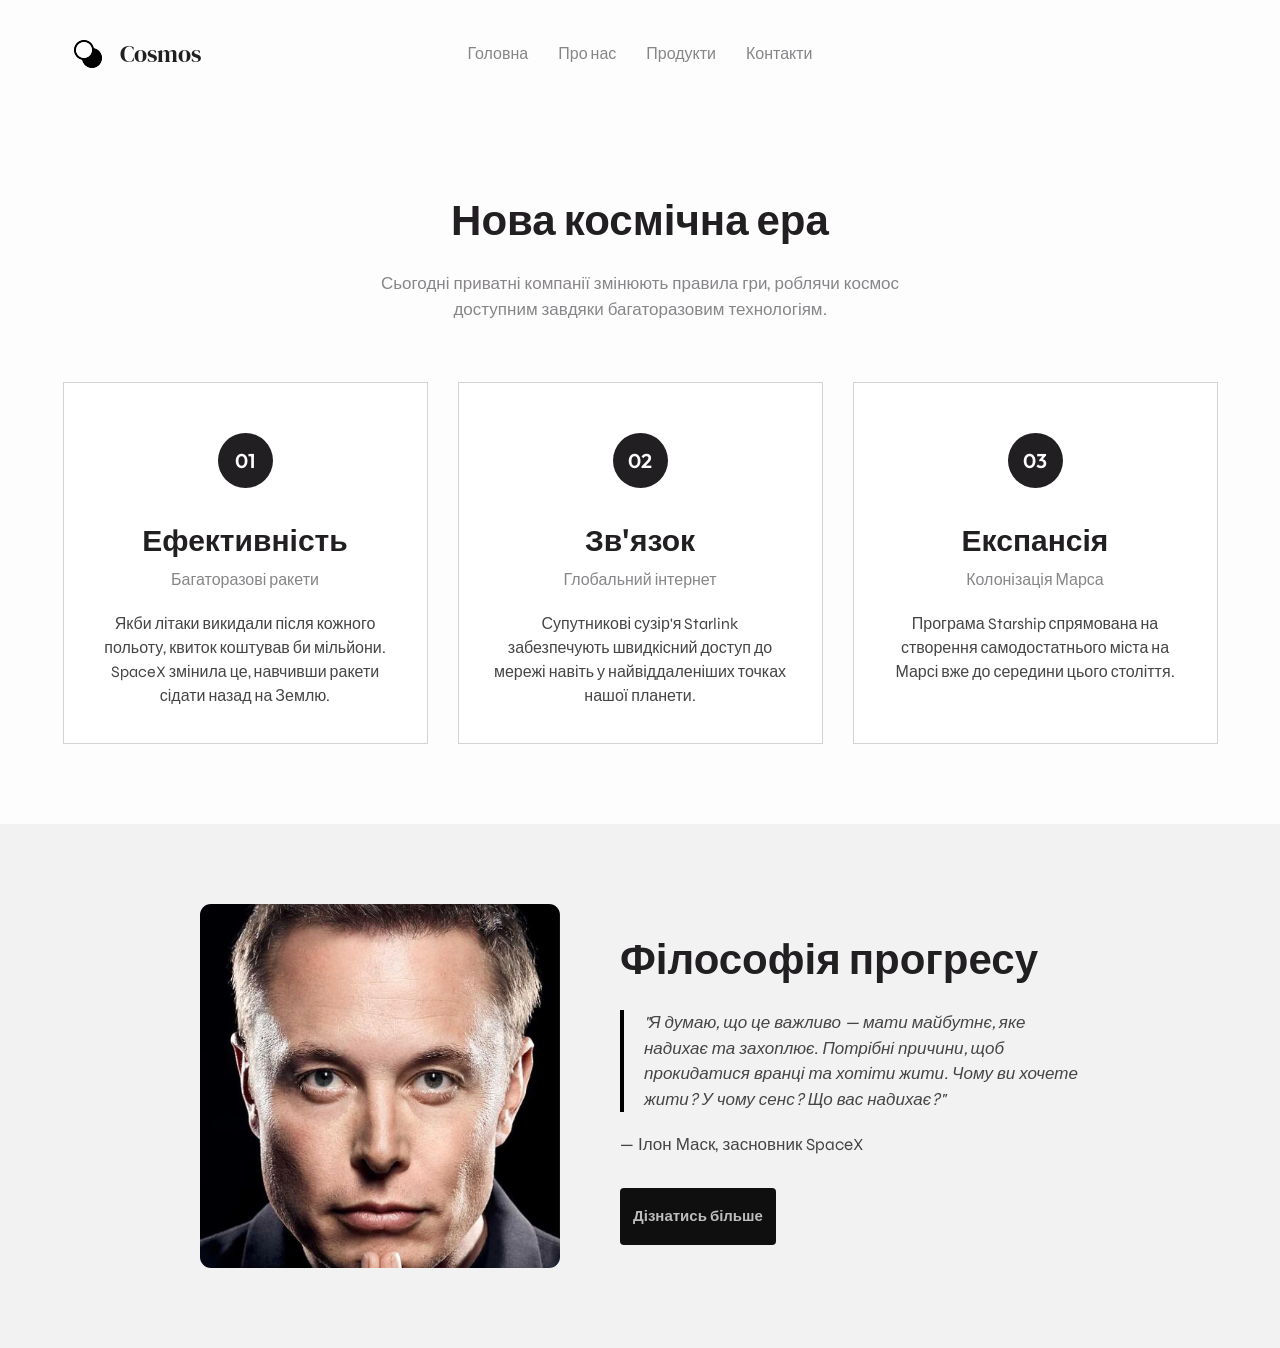
==== about.html @ 3a849fd5 "Add files via upload" ====
<!DOCTYPE html>
<html lang="uk">
<head>
    <meta charset="UTF-8">
    <meta name="viewport" content="width=device-width, initial-scale=1.0">
    <title>Cosmos - Про галузь</title>
    <link href="https://fonts.googleapis.com/css2?family=DM+Serif+Display&family=Outfit:wght@600&family=Syne:wght@400;600&display=swap" rel="stylesheet">
    <link rel="stylesheet" href="style.css">
</head>
<body>

    <header class="header header-dark">
        <div class="logo">
            <img src="logo.png" alt="Cosmo Logo" class="logo-icon logo-dark"> 
            <span class="logo-text text-dark">Cosmos</span>
        </div>
        <nav class="nav">
            <ul class="nav-list">
                <li><a href="site.html">Головна</a></li>
                <li><a href="about.html">Про нас</a></li>
                <li><a href="products.html">Продукти</a></li>
                <li><a href="products.html#footer">Контакти</a></li>
            </ul>
        </nav>
    </header>

    <section class="industry-section">
        <h2 class="section-title">Нова космічна ера</h2>
        <p class="section-subtitle">Сьогодні приватні компанії змінюють правила гри, роблячи космос доступним завдяки багаторазовим технологіям.</p>
        
        <div class="cards-container">
            <div class="info-card">
                <div class="card-icon-wrap">01</div>
                <h3>Ефективність</h3>
                <span class="card-sub">Багаторазові ракети</span>
                <p>Якби літаки викидали після кожного польоту, квиток коштував би мільйони. SpaceX змінила це, навчивши ракети сідати назад на Землю.</p>
            </div>
            <div class="info-card">
                <div class="card-icon-wrap">02</div>
                <h3>Зв'язок</h3>
                <span class="card-sub">Глобальний інтернет</span>
                <p>Супутникові сузір'я Starlink забезпечують швидкісний доступ до мережі навіть у найвіддаленіших точках нашої планети.</p>
            </div>
            <div class="info-card">
                <div class="card-icon-wrap">03</div>
                <h3>Експансія</h3>
                <span class="card-sub">Колонізація Марса</span>
                <p>Програма Starship спрямована на створення самодостатнього міста на Марсі вже до середини цього століття.</p>
            </div>
        </div>
    </section>

    <section class="journey-section section-grey">
        <div class="journey-container">
            <div class="journey-image">
                <img src="men.png" alt="Elon Musk"> 
            </div>
            <div class="journey-content">
                <h2 class="journey-title">Філософія прогресу</h2>
                <p class="journey-text" style="font-style: italic; border-left: 4px solid #000; padding-left: 20px;">
                    "Я думаю, що це важливо — мати майбутнє, яке надихає та захоплює. Потрібні причини, щоб прокидатися вранці та хотіти жити. Чому ви хочете жити? У чому сенс? Що вас надихає?"
                </p>
                <p class="journey-text">— Ілон Маск, засновник SpaceX</p>
                <div class="journey-actions">
                    <a href="products.html" class="main-btn">Дізнатись більше</a>
                </div>
            </div>
        </div>
    </section>

</body>
</html>
---- style.css ----
/* --- ЗМІННІ (СВІТЛА ТЕМА ЗА ЗМОВЧУВАННЯМ) --- */
:root {
    --bg-white: #FEFDFE;
    --bg-grey: #F2F2F2;
    --card-bg: #FFFFFF;
    
    --text-dark: #211F21;      /* Заголовки, лого */
    --text-mid: #454446;       /* Основний текст */
    --text-light: #878588;     /* Підписи */
    --text-very-light: #A4A2A3; /* Дрібний текст */
    
    --border-color: #D3D3D3;
    
    --logo-filter: brightness(0); /* Робить картинку лого чорною */
    
    --btn-bg: #0F0F10;
    --btn-text: #BDBDBC;
}

/* --- ЗМІННІ (ТЕМНА ТЕМА) --- */
body.dark-theme {
    --bg-white: #121212;
    --bg-grey: #1A1A1A;
    --card-bg: #1F1F1F;
    
    --text-dark: #FDFCFD;
    --text-mid: #D1CFD1;
    --text-light: #A4A2A3;
    --text-very-light: #878588;
    
    --border-color: #333333;
    
    --logo-filter: brightness(0) invert(1); /* Робить картинку лого білою */
    
    --btn-bg: #E0E0E0;
    --btn-text: #121212;
}

/* --- БАЗОВІ НАЛАШТУВАННЯ --- */
* {
    margin: 0;
    padding: 0;
    box-sizing: border-box;
}

html { scroll-behavior: smooth; }

body {
    font-family: 'Syne', sans-serif;
    background-color: var(--bg-white);
    color: var(--text-mid);
    min-height: 100vh;
    display: flex;
    flex-direction: column;
    overflow-x: hidden;
    line-height: 1.5;
    transition: background-color 0.3s ease, color 0.3s ease;
}

a { text-decoration: none; color: inherit; transition: color 0.3s ease; }
a:hover { color: var(--text-dark); }
ul { list-style: none; }
img { max-width: 100%; height: auto; display: block; }
h1, h2, h3, h4, h5, h6 { font-family: 'Outfit', sans-serif; color: var(--text-dark); transition: color 0.3s ease; }

.container { max-width: 1200px; margin: 0 auto; padding: 0 20px; }

/* --- ШАПКА --- */
.header {
    display: flex;
    align-items: center;
    justify-content: space-between; /* Лого зліва, кнопка справа */
    padding: 30px 5%; 
    width: 100%;
    z-index: 10;
    position: relative;
    background-color: var(--bg-white);
    transition: background-color 0.3s ease;
}

.logo { display: flex; align-items: center; gap: 8px; }
.logo-icon { width: 48px; height: 48px; object-fit: contain; filter: var(--logo-filter); transition: filter 0.3s ease; }
.logo-text { font-family: 'DM Serif Display', serif; font-size: 24px; color: var(--text-dark); transition: color 0.3s ease; }

.nav { position: absolute; left: 50%; transform: translateX(-50%); }
.nav-list { display: flex; gap: 30px; }
.nav-list a { font-size: 16px; color: var(--text-light); }
.nav-list a:hover { color: var(--text-dark); }

/* --- КНОПКА ТЕМИ ТА АНІМАЦІЯ --- */
.theme-btn {
    background: transparent;
    border: 1px solid var(--border-color);
    border-radius: 50%;
    width: 44px;
    height: 44px;
    cursor: pointer;
    display: flex;
    align-items: center;
    justify-content: center;
    font-size: 20px;
    color: var(--text-dark);
    position: relative;
    transition: transform 0.3s, border-color 0.3s, background-color 0.3s;
}
.theme-btn:hover { transform: scale(1.1); background-color: var(--bg-grey); }

/* Анімація "Зірочка вилітає" */
.theme-btn::after {
    content: '✨';
    position: absolute;
    font-size: 16px;
    opacity: 0;
    pointer-events: none;
}
.theme-btn.animate-star::after {
    animation: starFly 0.6s ease-out forwards;
}

@keyframes starFly {
    0% { transform: translate(0, 0) scale(0.5); opacity: 1; }
    30% { opacity: 1; }
    100% { transform: translate(30px, -30px) scale(1.5) rotate(45deg); opacity: 0; }
}

/* --- ГОЛОВНА (HERO) --- */
.hero {
    flex: 1;
    display: flex;
    justify-content: center;
    align-items: center;
    text-align: center;
    padding: 80px 20px;
    position: relative; 
    width: 100%;
}
.hero-content { max-width: 656px; display: flex; flex-direction: column; align-items: center; gap: 30px; position: relative; z-index: 5; }
.hero-title { font-weight: 600; font-size: 60px; line-height: 1.13; color: var(--text-dark); }
.hero-subtitle { font-size: 17px; line-height: 1.5; color: var(--text-light); max-width: 552px; }

.main-btn {
    display: inline-flex; justify-content: center; align-items: center;
    width: 156px; height: 57px; border-radius: 4px; font-weight: 600; font-size: 15px;
    background-color: var(--btn-bg); color: var(--btn-text);
    transition: opacity 0.3s ease, background-color 0.3s ease, color 0.3s ease;
}
.main-btn:hover { opacity: 0.8; }

.hero-visuals { position: absolute; top: 0; left: 0; width: 100%; height: 100%; z-index: 1; pointer-events: none; }
.boouul-block { position: absolute; width: 396px; top: -120px; left: 0; filter: drop-shadow(40px 0px 61px rgba(0, 0, 0, 0.15)); }
.wave-shape { position: absolute; width: 603px; bottom: 0; right: 0; }

/* Зробимо картинки трохи приглушеними у темній темі, щоб не били по очах */
body.dark-theme .boouul-block, body.dark-theme .wave-shape { filter: opacity(0.3) grayscale(0.5); }

/* --- СЕКЦІЇ ТА ФОНИ --- */
.section-white { background-color: var(--bg-white); }
.section-grey { background-color: var(--bg-grey); }

/* --- ПРО ГАЛУЗЬ --- */
.industry-section { padding: 80px 20px; display: flex; flex-direction: column; align-items: center; }
.section-title { font-size: 42px; font-weight: 600; margin-bottom: 20px; text-align: center; }
.section-subtitle { font-size: 17px; color: var(--text-light); text-align: center; max-width: 600px; margin-bottom: 60px; }

.cards-container { display: flex; gap: 30px; justify-content: center; flex-wrap: wrap; }
.info-card { width: 365px; border: 1px solid var(--border-color); background-color: var(--card-bg); display: flex; flex-direction: column; align-items: center; text-align: center; padding: 50px 35px 35px; transition: transform 0.3s ease, background-color 0.3s ease, border-color 0.3s; }
.info-card:hover { transform: translateY(-5px); }
.card-icon-wrap { width: 55px; height: 55px; background-color: var(--text-dark); border-radius: 50%; display: flex; justify-content: center; align-items: center; margin-bottom: 30px; color: var(--bg-white); font-family: 'Outfit', sans-serif; font-size: 20px; font-weight: 600; transition: background-color 0.3s, color 0.3s; }
.info-card h3 { font-size: 30px; margin-bottom: 5px; }
.card-sub { font-size: 16px; color: var(--text-light); margin-bottom: 20px; display: block; }

/* --- ПОДОРОЖ --- */
.journey-section { padding: 80px 20px; display: flex; justify-content: center; }
.journey-container { display: flex; align-items: center; gap: 60px; max-width: 900px; }
.journey-image img { width: 360px; height: 364px; object-fit: cover; border-radius: 11px; }
.journey-content { display: flex; flex-direction: column; gap: 20px; max-width: 460px; }
.journey-title { font-size: 42px; }
.journey-text { font-size: 17px; }
.journey-actions { display: flex; align-items: center; gap: 25px; margin-top: 10px; }
.btn-text { font-size: 17px; color: var(--text-mid); font-weight: 600; transition: color 0.3s; }
.btn-text:hover { color: var(--text-dark); }

/* --- ПРОДУКТИ (СІТКА) --- */
.section { padding: 100px 0; }
.grid-3-cols { display: grid; grid-template-columns: repeat(auto-fit, minmax(320px, 1fr)); gap: 30px; }

.card { background-color: var(--card-bg); border-radius: 4px; transition: transform 0.3s ease, box-shadow 0.3s ease, background-color 0.3s ease, border-color 0.3s ease; }
.card:hover { transform: translateY(-5px); }
.border-card { border: 1px solid var(--border-color); padding: 40px 30px; }
.flat-card { padding: 40px 30px; box-shadow: 0 4px 20px rgba(0,0,0,0.03); }

body.dark-theme .flat-card { box-shadow: 0 4px 20px rgba(0,0,0,0.3); } /* Тінь для темної теми */

.card-title { font-size: 24px; font-weight: 600; margin-bottom: 15px; }
.card-text { font-size: 16px; color: var(--text-light); margin-bottom: 25px; }
.text-center { text-align: center; }
.card-sub-text { font-size: 15px; color: var(--text-light); }
.card-footer-flex { display: flex; justify-content: space-between; font-size: 14px; color: var(--text-very-light); margin-top: 20px; }
.px-20 { padding: 0 20px; }

/* BENTO GRID */
.bento-grid { display: grid; grid-template-columns: 1fr 1.2fr 1fr; gap: 20px; }
.bento-col { display: flex; flex-direction: column; gap: 20px; }
.bento-center .center-large { height: 100%; display: flex; flex-direction: column; justify-content: center; }
.small-pad { padding: 25px; }
.card-top-tags { display: flex; justify-content: space-between; font-size: 13px; color: var(--text-light); margin-bottom: 20px; }
.light-tag { color: var(--text-very-light); }
.mb-5 { margin-bottom: 5px; }
.mb-15 { margin-bottom: 15px; }
.mb-30 { margin-bottom: 30px; }

/* КОЛА ДЛЯ КАРТИНОК */
.card-image { margin: 0 auto 30px auto; border-radius: 50%; overflow: hidden; background-color: var(--bg-grey); transition: background-color 0.3s ease; }
.card-image img { width: 100%; height: 100%; object-fit: cover; }
.card-image.normal { width: 180px; height: 180px; }
.card-image.large { width: 220px; height: 220px; }
.card-image.hero-circle { width: 280px; height: 280px; }

/* --- ФУТЕР --- */
.footer { background-color: var(--bg-grey); padding: 80px 0; margin-top: auto; transition: background-color 0.3s ease; }
.footer-container { display: flex; align-items: flex-start; justify-content: center; gap: 100px; }
.footer-logo { width: 96px; height: 96px; position: relative; }
.logo-circles { position: relative; width: 60px; height: 60px; top: 10px; }
.circle { width: 40px; height: 40px; border-radius: 50%; position: absolute; transition: border-color 0.3s, background-color 0.3s; }
.circle-light { border: 3px solid var(--text-dark); background: var(--bg-white); top: 0; left: 0; z-index: 2; }
.circle-dark { background: var(--text-dark); top: 15px; left: 15px; z-index: 1; }
.footer-links-group { display: flex; gap: 80px; }
.footer-col { display: flex; flex-direction: column; gap: 20px; }
.footer-title { font-size: 16px; font-weight: 600; color: var(--text-light); margin-bottom: 10px; }
.footer-list { display: flex; flex-direction: column; gap: 15px; }
.footer-list li a { font-size: 15px; color: var(--text-light); }
.footer-list li a:hover { color: var(--text-dark); }

/* --- АДАПТИВНІСТЬ --- */
@media (max-width: 992px) {
    .bento-grid { grid-template-columns: 1fr; }
    .footer-container { flex-direction: column; align-items: center; gap: 50px; }
    .footer-links-group { flex-direction: column; text-align: center; gap: 40px; }
    .journey-container { flex-direction: column; text-align: center; }
    .journey-actions { justify-content: center; }
    .nav { position: static; transform: none; margin: 0 auto; }
    .header { flex-wrap: wrap; gap: 20px; justify-content: center; }
    .theme-btn { position: absolute; right: 5%; top: 30px; }
}
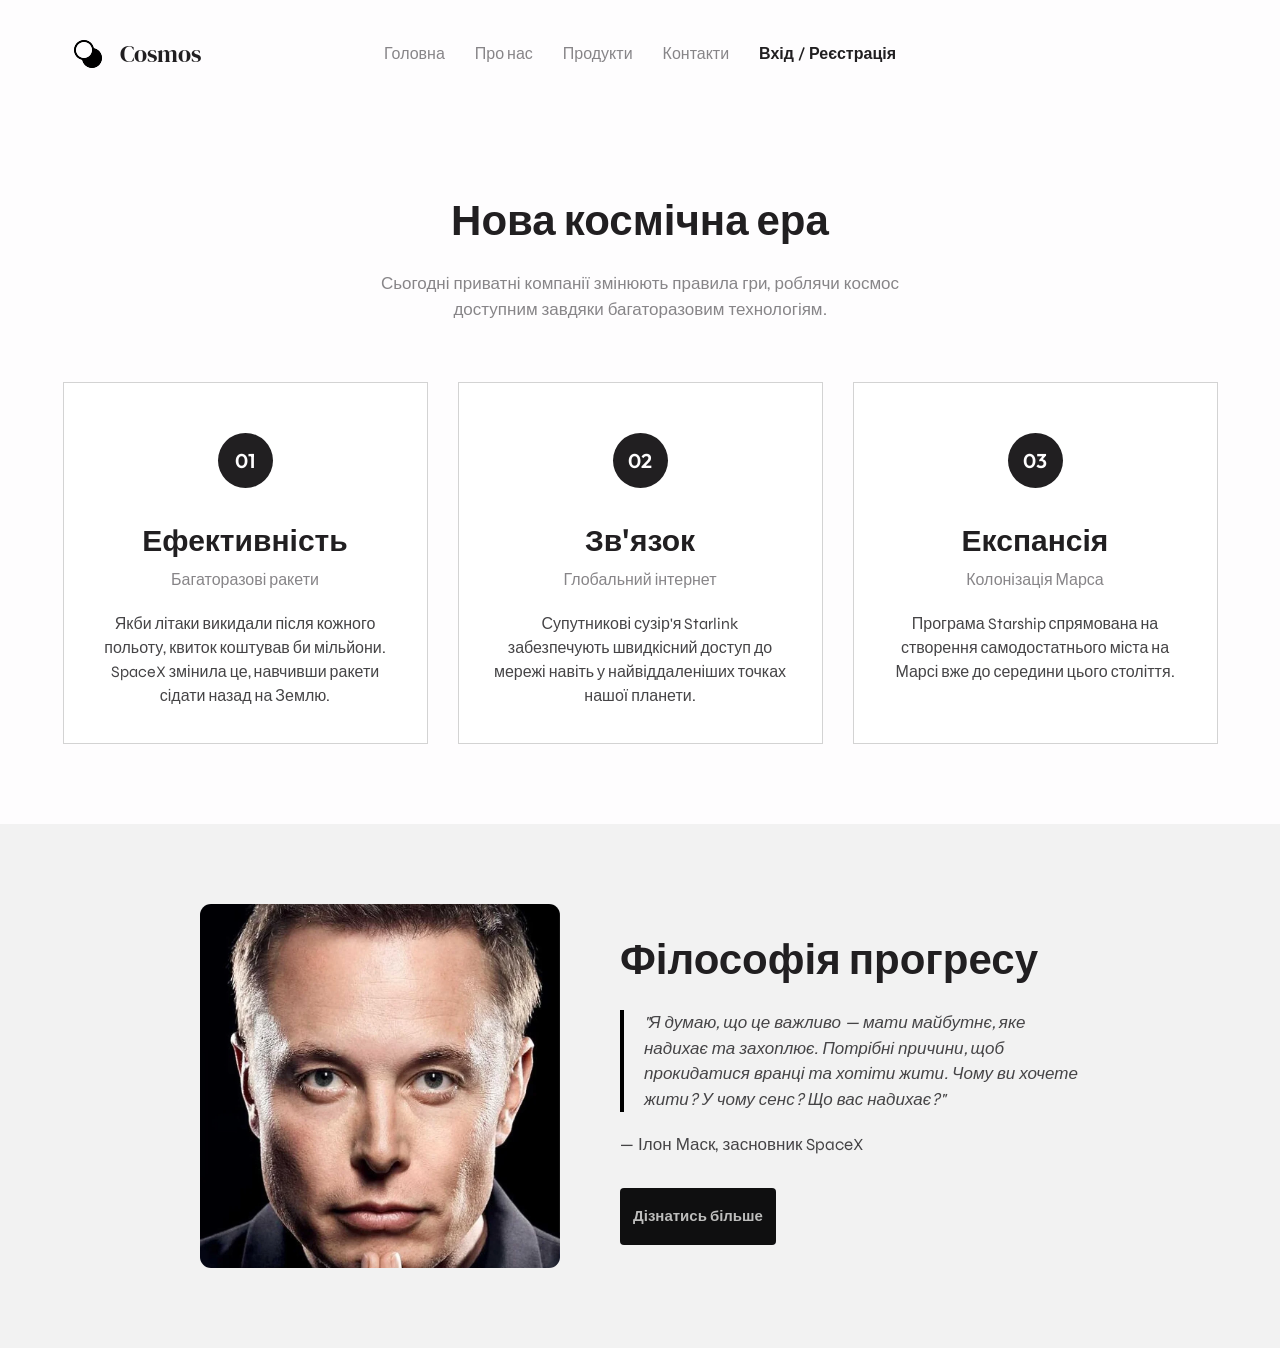
==== commit 15cfcf3e: "Update about.html" ====
--- a/about.html
+++ b/about.html
@@ -14,14 +14,15 @@
             <img src="logo.png" alt="Cosmo Logo" class="logo-icon logo-dark"> 
             <span class="logo-text text-dark">Cosmos</span>
         </div>
-        <nav class="nav">
-            <ul class="nav-list">
-                <li><a href="site.html">Головна</a></li>
-                <li><a href="about.html">Про нас</a></li>
-                <li><a href="products.html">Продукти</a></li>
-                <li><a href="products.html#footer">Контакти</a></li>
-            </ul>
-        </nav>
+         <nav class="nav">
+    <ul class="nav-list">
+        <li><a href="index.html">Головна</a></li>
+        <li><a href="about.html">Про нас</a></li>
+        <li><a href="products.html">Продукти</a></li>
+        <li><a href="products.html#footer">Контакти</a></li>
+        <li><a href="auth.html" style="font-weight: 600; color: var(--text-dark);">Вхід / Реєстрація</a></li>
+    </ul>
+</nav>
     </header>
 
     <section class="industry-section">
@@ -69,4 +70,4 @@
     </section>
 
 </body>
-</html>+</html>
--- a/style.css
+++ b/style.css
@@ -241,4 +241,4 @@
     .nav { position: static; transform: none; margin: 0 auto; }
     .header { flex-wrap: wrap; gap: 20px; justify-content: center; }
     .theme-btn { position: absolute; right: 5%; top: 30px; }
-}+}
